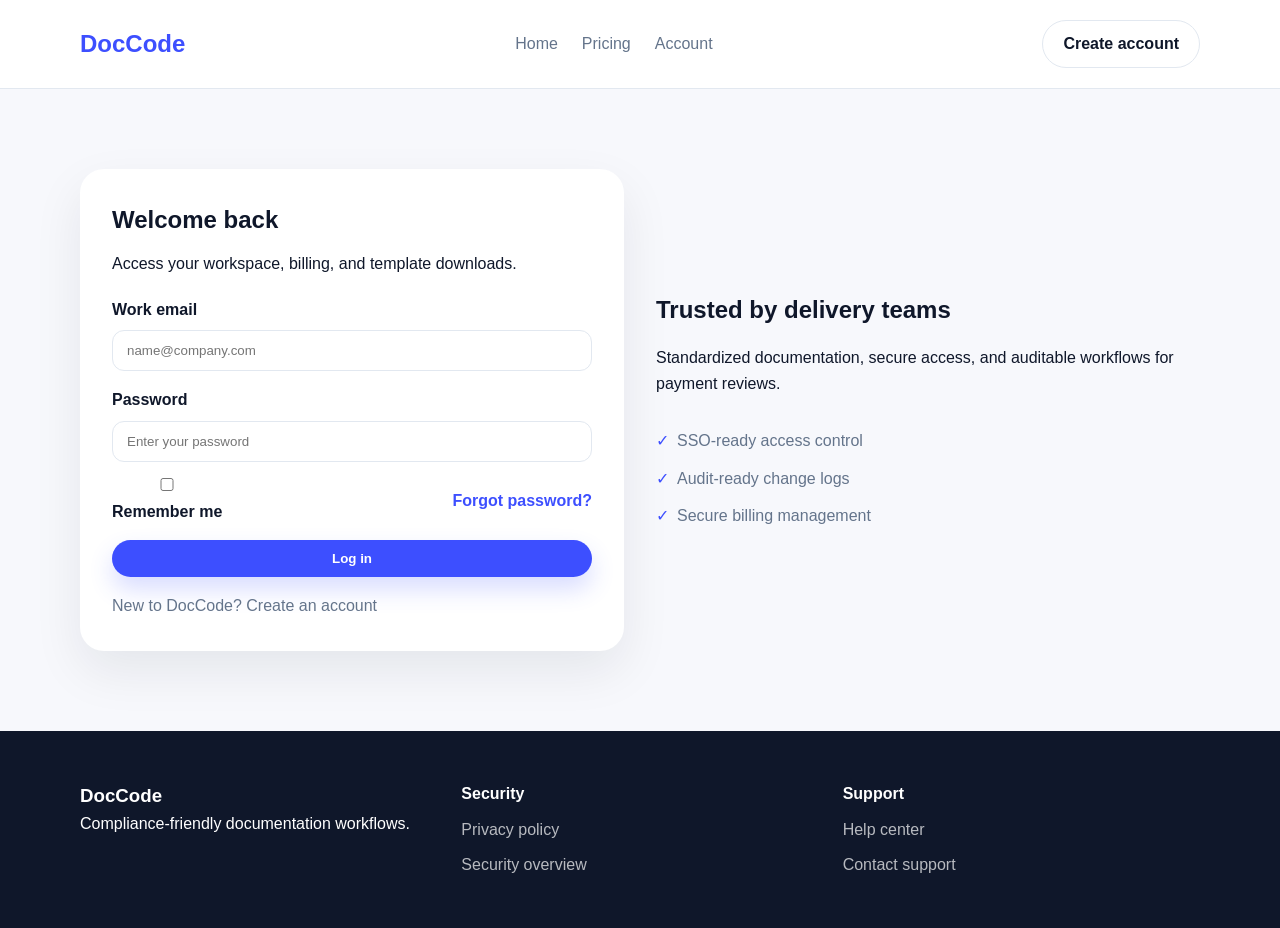
==== login.html @ eb03915c "Add English auth pages and motion" ====
<!DOCTYPE html>
<html lang="en">
<head>
  <meta charset="UTF-8" />
  <meta name="viewport" content="width=device-width, initial-scale=1.0" />
  <title>Log in - DocCode</title>
  <link rel="stylesheet" href="styles.css" />
</head>
<body>
  <header class="site-header">
    <div class="container nav">
      <div class="logo">DocCode</div>
      <nav>
        <a href="index.html">Home</a>
        <a href="purchase.html">Pricing</a>
        <a href="profile.html">Account</a>
      </nav>
      <a class="ghost-btn" href="register.html">Create account</a>
    </div>
  </header>

  <main>
    <section class="auth-page reveal">
      <div class="container auth-layout">
        <div class="auth-card">
          <div class="auth-header">
            <h1>Welcome back</h1>
            <p>Access your workspace, billing, and template downloads.</p>
          </div>
          <form class="auth-form">
            <label>
              Work email
              <input type="email" placeholder="name@company.com" required />
            </label>
            <label>
              Password
              <input type="password" placeholder="Enter your password" required />
            </label>
            <div class="auth-row">
              <label class="checkbox">
                <input type="checkbox" />
                Remember me
              </label>
              <a href="#" class="link-btn">Forgot password?</a>
            </div>
            <button class="primary-btn" type="submit">Log in</button>
          </form>
          <p class="auth-footer">
            New to DocCode? <a href="register.html">Create an account</a>
          </p>
        </div>
        <div class="auth-side">
          <h2>Trusted by delivery teams</h2>
          <p>Standardized documentation, secure access, and auditable workflows for payment reviews.</p>
          <ul class="checklist">
            <li>SSO-ready access control</li>
            <li>Audit-ready change logs</li>
            <li>Secure billing management</li>
          </ul>
        </div>
      </div>
    </section>
  </main>

  <footer class="site-footer">
    <div class="container footer-grid">
      <div>
        <h3>DocCode</h3>
        <p>Compliance-friendly documentation workflows.</p>
      </div>
      <div>
        <h4>Security</h4>
        <a href="#">Privacy policy</a>
        <a href="#">Security overview</a>
      </div>
      <div>
        <h4>Support</h4>
        <a href="#">Help center</a>
        <a href="#">Contact support</a>
      </div>
    </div>
  </footer>
  <script src="script.js"></script>
</body>
</html>
---- styles.css ----
:root {
  --primary: #3d4fff;
  --primary-dark: #2f3de0;
  --bg: #f7f8fc;
  --text: #0f172a;
  --muted: #64748b;
  --card: #ffffff;
  --border: #e2e8f0;
  --shadow: 0 20px 50px rgba(15, 23, 42, 0.08);
}

* {
  box-sizing: border-box;
  margin: 0;
  padding: 0;
}

body {
  font-family: "Inter", "PingFang SC", "Microsoft YaHei", sans-serif;
  color: var(--text);
  background: var(--bg);
  line-height: 1.6;
}

img {
  max-width: 100%;
}

a {
  color: inherit;
  text-decoration: none;
}

.container {
  width: min(1120px, 90%);
  margin: 0 auto;
}

.site-header {
  background: #ffffff;
  border-bottom: 1px solid var(--border);
  position: sticky;
  top: 0;
  z-index: 10;
}

.nav {
  display: flex;
  align-items: center;
  justify-content: space-between;
  padding: 20px 0;
  gap: 20px;
}

.logo {
  font-size: 1.5rem;
  font-weight: 700;
  color: var(--primary);
}

nav {
  display: flex;
  gap: 24px;
  font-weight: 500;
  color: var(--muted);
}

nav a.active {
  color: var(--primary);
}

.ghost-btn,
.primary-btn {
  padding: 10px 20px;
  border-radius: 999px;
  border: 1px solid transparent;
  font-weight: 600;
  cursor: pointer;
  transition: transform 0.2s ease, box-shadow 0.2s ease;
}

.primary-btn {
  background: var(--primary);
  color: #ffffff;
  box-shadow: 0 12px 24px rgba(61, 79, 255, 0.2);
}

.primary-btn:hover {
  background: var(--primary-dark);
  transform: translateY(-1px);
}

.ghost-btn {
  background: transparent;
  border-color: var(--border);
  color: var(--text);
}

.ghost-btn:hover {
  transform: translateY(-1px);
}

.hero {
  padding: 80px 0;
}

.hero-grid {
  display: grid;
  grid-template-columns: repeat(auto-fit, minmax(280px, 1fr));
  gap: 40px;
  align-items: center;
}

.badge {
  display: inline-block;
  background: rgba(61, 79, 255, 0.1);
  color: var(--primary);
  padding: 6px 14px;
  border-radius: 999px;
  font-weight: 600;
  margin-bottom: 16px;
}

.hero h1 {
  font-size: clamp(2.1rem, 3.5vw, 3.2rem);
  margin-bottom: 16px;
}

.sub {
  color: var(--muted);
  margin-bottom: 24px;
}

.hero-actions {
  display: flex;
  gap: 16px;
  align-items: center;
  margin-bottom: 28px;
}

.link-btn {
  color: var(--primary);
  font-weight: 600;
}

.stats {
  display: grid;
  grid-template-columns: repeat(auto-fit, minmax(120px, 1fr));
  gap: 16px;
  color: var(--muted);
}

.stats strong {
  display: block;
  color: var(--text);
  font-size: 1.3rem;
}

.hero-card {
  background: var(--card);
  padding: 32px;
  border-radius: 24px;
  box-shadow: var(--shadow);
  animation: float 8s ease-in-out infinite;
}

.hero-card .price {
  font-size: 2rem;
  margin: 12px 0;
}

.hero-card span {
  font-size: 1rem;
  color: var(--muted);
}

.hero-card ul {
  list-style: none;
  margin: 20px 0 24px;
  display: grid;
  gap: 12px;
  color: var(--muted);
}

.section {
  padding: 70px 0;
}

.section.alt {
  background: #ffffff;
}

.section h2 {
  font-size: 2rem;
  margin-bottom: 24px;
}

.feature-grid {
  display: grid;
  grid-template-columns: repeat(auto-fit, minmax(220px, 1fr));
  gap: 24px;
}

.feature {
  background: var(--card);
  padding: 24px;
  border-radius: 20px;
  box-shadow: var(--shadow);
  transition: transform 0.2s ease;
}

.feature:hover {
  transform: translateY(-6px);
}

.split {
  display: grid;
  grid-template-columns: repeat(auto-fit, minmax(260px, 1fr));
  gap: 32px;
  align-items: center;
}

.checklist {
  list-style: none;
  margin-top: 16px;
  display: grid;
  gap: 12px;
  color: var(--muted);
}

.checklist li::before {
  content: "✓";
  color: var(--primary);
  margin-right: 8px;
}

.insight-card {
  background: #0f172a;
  color: #ffffff;
  padding: 32px;
  border-radius: 24px;
  display: grid;
  gap: 16px;
}

.insight-meta {
  display: flex;
  justify-content: space-between;
  font-size: 0.95rem;
  color: rgba(255, 255, 255, 0.7);
}

.testimonial-grid {
  display: grid;
  grid-template-columns: repeat(auto-fit, minmax(240px, 1fr));
  gap: 24px;
}

.testimonial {
  background: var(--card);
  padding: 24px;
  border-radius: 20px;
  box-shadow: var(--shadow);
  color: var(--muted);
}

.testimonial span {
  display: block;
  margin-top: 12px;
  color: var(--text);
  font-weight: 600;
}

.scene-grid {
  display: grid;
  grid-template-columns: repeat(auto-fit, minmax(220px, 1fr));
  gap: 24px;
}

.scene-card {
  background: var(--card);
  padding: 24px;
  border-radius: 20px;
  box-shadow: var(--shadow);
}

.flow-grid {
  display: grid;
  grid-template-columns: repeat(auto-fit, minmax(260px, 1fr));
  gap: 32px;
  align-items: center;
}

.flow-list {
  list-style: none;
  display: grid;
  gap: 16px;
  background: var(--card);
  padding: 24px;
  border-radius: 24px;
  box-shadow: var(--shadow);
}

.flow-list li {
  display: grid;
  gap: 6px;
  color: var(--muted);
}

.flow-list strong {
  color: var(--text);
}

.cta {
  display: flex;
  justify-content: space-between;
  align-items: center;
  gap: 24px;
  flex-wrap: wrap;
}

.site-footer {
  padding: 50px 0;
  background: #0f172a;
  color: #ffffff;
}

.footer-grid {
  display: grid;
  grid-template-columns: repeat(auto-fit, minmax(160px, 1fr));
  gap: 24px;
}

.footer-grid a {
  display: block;
  color: rgba(255, 255, 255, 0.7);
  margin-top: 10px;
}

.page-hero {
  padding: 60px 0 30px;
  background: linear-gradient(120deg, rgba(61, 79, 255, 0.1), rgba(15, 23, 42, 0.02));
}

.billing-toggle {
  margin-top: 20px;
  display: inline-flex;
  align-items: center;
  gap: 12px;
  background: #ffffff;
  padding: 8px 14px;
  border-radius: 999px;
  box-shadow: var(--shadow);
}

.toggle-btn {
  width: 54px;
  height: 28px;
  border-radius: 999px;
  background: rgba(61, 79, 255, 0.2);
  border: none;
  position: relative;
  cursor: pointer;
}

.toggle-circle {
  position: absolute;
  top: 3px;
  left: 4px;
  width: 22px;
  height: 22px;
  background: #ffffff;
  border-radius: 50%;
  box-shadow: 0 4px 12px rgba(15, 23, 42, 0.15);
  transition: transform 0.2s ease;
}

.toggle-btn.active .toggle-circle {
  transform: translateX(24px);
}

.pricing-grid {
  display: grid;
  grid-template-columns: repeat(auto-fit, minmax(240px, 1fr));
  gap: 24px;
}

.price-card {
  background: var(--card);
  padding: 32px 28px;
  border-radius: 24px;
  box-shadow: var(--shadow);
  border: 2px solid transparent;
  display: grid;
  gap: 16px;
  transition: transform 0.2s ease, border-color 0.2s ease;
}

.price-card:hover {
  transform: translateY(-6px);
}

.price-card.featured {
  border-color: var(--primary);
  transform: translateY(-8px);
}

.price-card .price {
  font-size: 2rem;
}

.price-card .tag {
  color: var(--muted);
}

.price-card ul {
  list-style: none;
  display: grid;
  gap: 10px;
  color: var(--muted);
}

.compare-grid {
  display: grid;
  grid-template-columns: repeat(auto-fit, minmax(260px, 1fr));
  gap: 32px;
  align-items: start;
}

.compare-table {
  background: var(--card);
  border-radius: 24px;
  box-shadow: var(--shadow);
  overflow: hidden;
}

.compare-row {
  display: grid;
  grid-template-columns: 1.4fr repeat(3, 1fr);
  padding: 16px 20px;
  border-bottom: 1px solid var(--border);
  color: var(--muted);
}

.compare-row.header {
  background: #f1f5ff;
  font-weight: 600;
  color: var(--text);
}

.steps-grid {
  display: grid;
  grid-template-columns: repeat(auto-fit, minmax(200px, 1fr));
  gap: 20px;
}

.step-card {
  background: var(--card);
  padding: 24px;
  border-radius: 20px;
  box-shadow: var(--shadow);
  display: grid;
  gap: 10px;
}

.step-card span {
  font-weight: 700;
  color: var(--primary);
}

.guarantee-grid {
  display: grid;
  grid-template-columns: repeat(auto-fit, minmax(240px, 1fr));
  gap: 32px;
  align-items: center;
}

.guarantee-cards {
  display: grid;
  gap: 16px;
}

.guarantee-card {
  background: #0f172a;
  color: #ffffff;
  padding: 20px;
  border-radius: 18px;
}

.faq-grid {
  display: grid;
  grid-template-columns: repeat(auto-fit, minmax(240px, 1fr));
  gap: 24px;
}

.faq-item {
  background: var(--card);
  padding: 24px;
  border-radius: 20px;
  box-shadow: var(--shadow);
  cursor: pointer;
  transition: transform 0.2s ease, box-shadow 0.2s ease;
}

.faq-item.open {
  transform: translateY(-4px);
  box-shadow: 0 18px 40px rgba(15, 23, 42, 0.12);
}

.faq-item p {
  margin-top: 12px;
  color: var(--muted);
}

.profile-hero {
  display: flex;
  align-items: center;
  justify-content: space-between;
  gap: 24px;
  flex-wrap: wrap;
}

.profile-grid {
  display: grid;
  grid-template-columns: 220px 1fr;
  gap: 24px;
}

.profile-menu {
  display: grid;
  gap: 12px;
}

.menu-item {
  padding: 12px 16px;
  border-radius: 12px;
  border: 1px solid var(--border);
  background: #ffffff;
  text-align: left;
  cursor: pointer;
  font-weight: 600;
  transition: transform 0.2s ease;
}

.menu-item:hover {
  transform: translateY(-2px);
}

.menu-item.active {
  background: rgba(61, 79, 255, 0.12);
  border-color: rgba(61, 79, 255, 0.4);
  color: var(--primary);
}

.profile-content {
  display: grid;
  gap: 24px;
}

.panel {
  background: var(--card);
  padding: 24px;
  border-radius: 20px;
  box-shadow: var(--shadow);
}

.panel-header {
  display: flex;
  align-items: center;
  justify-content: space-between;
  gap: 16px;
}

.tab-panel {
  display: none;
}

.tab-panel.active {
  display: grid;
  gap: 16px;
}

.metrics {
  display: grid;
  grid-template-columns: repeat(auto-fit, minmax(120px, 1fr));
  gap: 20px;
  margin-top: 16px;
  color: var(--muted);
}

.metrics strong {
  display: block;
  font-size: 1.5rem;
  color: var(--text);
}

.progress-list {
  display: grid;
  gap: 16px;
}

.progress-item {
  display: grid;
  gap: 8px;
  color: var(--muted);
}

.progress-bar {
  height: 10px;
  border-radius: 999px;
  background: #e2e8f0;
  overflow: hidden;
}

.progress {
  height: 100%;
  background: linear-gradient(90deg, var(--primary), #6c7bff);
  border-radius: 999px;
}

.download-list {
  display: grid;
  gap: 16px;
  margin-top: 16px;
}

.download-item {
  display: flex;
  align-items: center;
  justify-content: space-between;
  gap: 16px;
  padding: 16px;
  border-radius: 16px;
  border: 1px solid var(--border);
  background: #f8fafc;
}

.team-grid {
  display: grid;
  grid-template-columns: repeat(auto-fit, minmax(200px, 1fr));
  gap: 16px;
  margin-top: 16px;
}

.team-card {
  border: 1px solid var(--border);
  border-radius: 16px;
  padding: 16px;
  background: #f8fafc;
  display: grid;
  gap: 12px;
}

.order-table {
  display: grid;
  gap: 12px;
}

.order-row {
  display: grid;
  grid-template-columns: 1.2fr 1fr 0.8fr 0.8fr 1fr;
  align-items: center;
  gap: 12px;
  padding: 12px 16px;
  border-radius: 14px;
  background: #f8fafc;
  color: var(--muted);
}

.order-row.header {
  background: #eef2ff;
  color: var(--text);
  font-weight: 600;
}

.status {
  color: var(--primary);
  font-weight: 600;
}

.status.success {
  color: #10b981;
}

.ghost-btn.small {
  padding: 6px 14px;
  font-size: 0.85rem;
}

.notice-list {
  display: grid;
  gap: 12px;
}

.notice-item {
  display: flex;
  justify-content: space-between;
  gap: 16px;
  padding: 16px;
  border-radius: 16px;
  background: #f8fafc;
  color: var(--muted);
}

.notice-item h4 {
  color: var(--text);
}

.auth-page {
  padding: 80px 0;
}

.auth-layout {
  display: grid;
  grid-template-columns: repeat(auto-fit, minmax(280px, 1fr));
  gap: 32px;
  align-items: center;
}

.auth-card {
  background: var(--card);
  padding: 32px;
  border-radius: 24px;
  box-shadow: var(--shadow);
}

.auth-header h1 {
  margin-bottom: 12px;
}

.auth-form {
  display: grid;
  gap: 16px;
  margin-top: 20px;
}

.auth-form label {
  display: grid;
  gap: 8px;
  font-weight: 600;
  color: var(--text);
}

.auth-form input {
  padding: 12px 14px;
  border-radius: 12px;
  border: 1px solid var(--border);
  background: #ffffff;
}

.auth-grid {
  display: grid;
  grid-template-columns: repeat(auto-fit, minmax(140px, 1fr));
  gap: 12px;
}

.auth-row {
  display: flex;
  justify-content: space-between;
  align-items: center;
  gap: 12px;
}

.checkbox {
  display: flex;
  align-items: center;
  gap: 8px;
  font-weight: 500;
  color: var(--muted);
}

.auth-footer {
  margin-top: 16px;
  color: var(--muted);
}

.auth-side {
  display: grid;
  gap: 16px;
}

.reveal {
  opacity: 0;
  transform: translateY(20px);
  transition: opacity 0.6s ease, transform 0.6s ease;
}

.reveal.in-view {
  opacity: 1;
  transform: translateY(0);
}

@keyframes float {
  0%,
  100% {
    transform: translateY(0);
  }

  50% {
    transform: translateY(-8px);
  }
}

@media (max-width: 900px) {
  .profile-grid {
    grid-template-columns: 1fr;
  }

  .profile-menu {
    grid-template-columns: repeat(auto-fit, minmax(140px, 1fr));
  }

  .download-item {
    flex-direction: column;
    align-items: flex-start;
  }

  .compare-row {
    grid-template-columns: 1.2fr repeat(3, 1fr);
    font-size: 0.9rem;
  }

  .order-row {
    grid-template-columns: 1fr;
    align-items: flex-start;
  }
}

@media (max-width: 600px) {
  nav {
    display: none;
  }

  .hero-actions {
    flex-direction: column;
    align-items: flex-start;
  }

  .compare-row {
    grid-template-columns: 1fr;
    gap: 6px;
  }

  .auth-row {
    flex-direction: column;
    align-items: flex-start;
  }
}
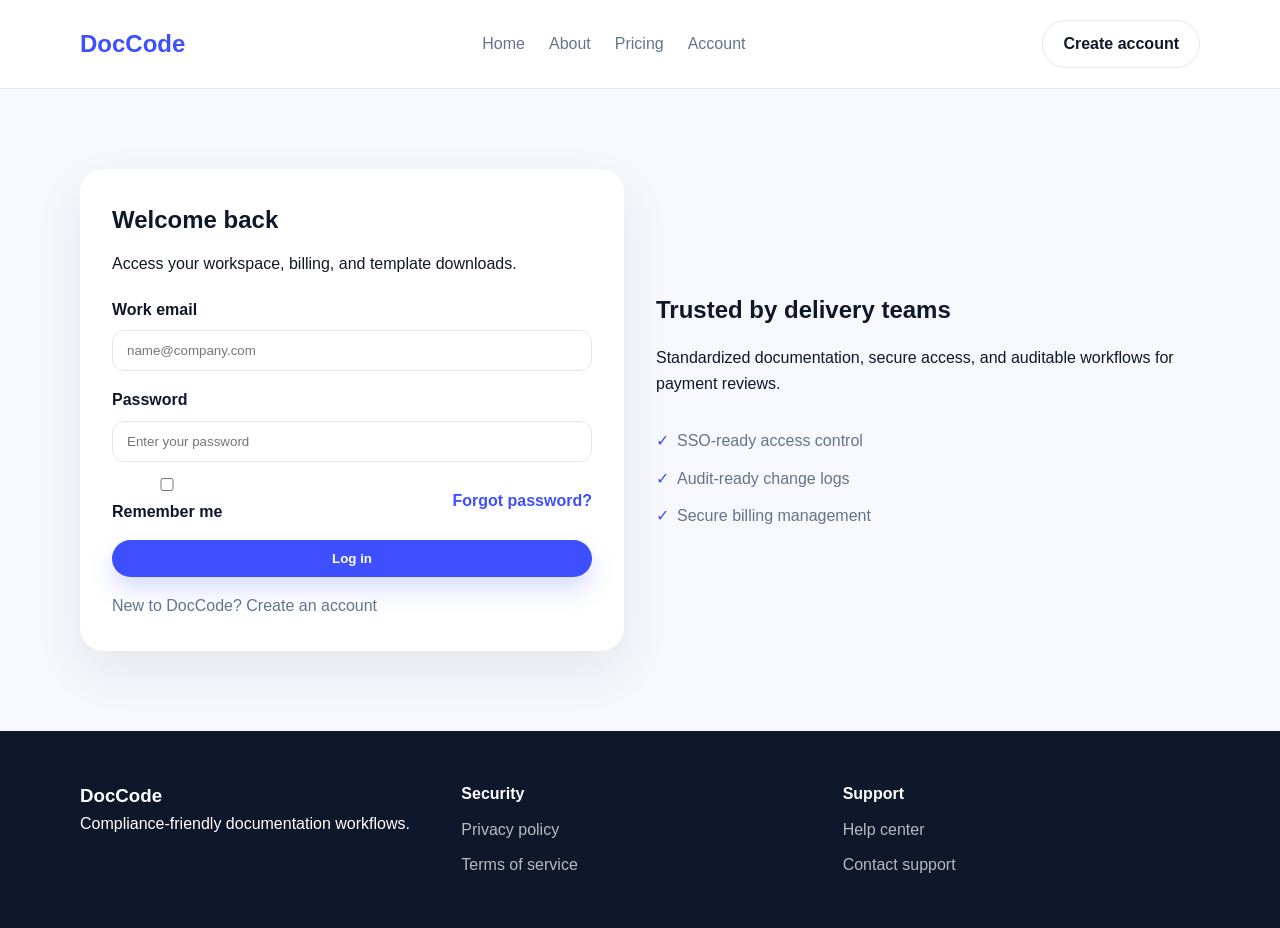
==== commit 98022af4: "Link legal pages in registration" ====
--- a/login.html
+++ b/login.html
@@ -12,6 +12,7 @@
       <div class="logo">DocCode</div>
       <nav>
         <a href="index.html">Home</a>
+        <a href="about.html">About</a>
         <a href="purchase.html">Pricing</a>
         <a href="profile.html">Account</a>
       </nav>
@@ -70,8 +71,8 @@
       </div>
       <div>
         <h4>Security</h4>
-        <a href="#">Privacy policy</a>
-        <a href="#">Security overview</a>
+        <a href="privacy.html">Privacy policy</a>
+        <a href="terms.html">Terms of service</a>
       </div>
       <div>
         <h4>Support</h4>
--- a/styles.css
+++ b/styles.css
@@ -779,6 +779,91 @@
   gap: 16px;
 }
 
+.about-hero {
+  display: grid;
+  grid-template-columns: repeat(auto-fit, minmax(280px, 1fr));
+  gap: 24px;
+  align-items: center;
+}
+
+.about-card {
+  background: var(--card);
+  padding: 24px;
+  border-radius: 20px;
+  box-shadow: var(--shadow);
+}
+
+.about-stats {
+  display: grid;
+  grid-template-columns: repeat(auto-fit, minmax(120px, 1fr));
+  gap: 16px;
+  margin-top: 16px;
+  color: var(--muted);
+}
+
+.about-stats strong {
+  display: block;
+  font-size: 1.4rem;
+  color: var(--text);
+}
+
+.about-grid {
+  display: grid;
+  grid-template-columns: repeat(auto-fit, minmax(260px, 1fr));
+  gap: 32px;
+  align-items: center;
+}
+
+.pill-grid {
+  display: flex;
+  flex-wrap: wrap;
+  gap: 10px;
+  margin-top: 16px;
+}
+
+.pill-grid span {
+  background: rgba(61, 79, 255, 0.12);
+  color: var(--primary);
+  padding: 6px 12px;
+  border-radius: 999px;
+  font-weight: 600;
+  font-size: 0.9rem;
+}
+
+.legal-layout {
+  display: grid;
+  grid-template-columns: minmax(180px, 240px) 1fr;
+  gap: 24px;
+}
+
+.legal-nav {
+  display: grid;
+  gap: 12px;
+  position: sticky;
+  top: 120px;
+  align-self: start;
+}
+
+.legal-nav a {
+  padding: 10px 14px;
+  border-radius: 12px;
+  border: 1px solid var(--border);
+  color: var(--muted);
+  background: #ffffff;
+  font-weight: 600;
+}
+
+.legal-nav a.active {
+  color: var(--primary);
+  border-color: rgba(61, 79, 255, 0.4);
+  background: rgba(61, 79, 255, 0.1);
+}
+
+.legal-content {
+  display: grid;
+  gap: 20px;
+}
+
 .reveal {
   opacity: 0;
   transform: translateY(20px);
@@ -824,6 +909,15 @@
     grid-template-columns: 1fr;
     align-items: flex-start;
   }
+
+  .legal-layout {
+    grid-template-columns: 1fr;
+  }
+
+  .legal-nav {
+    position: static;
+    grid-template-columns: repeat(auto-fit, minmax(140px, 1fr));
+  }
 }
 
 @media (max-width: 600px) {
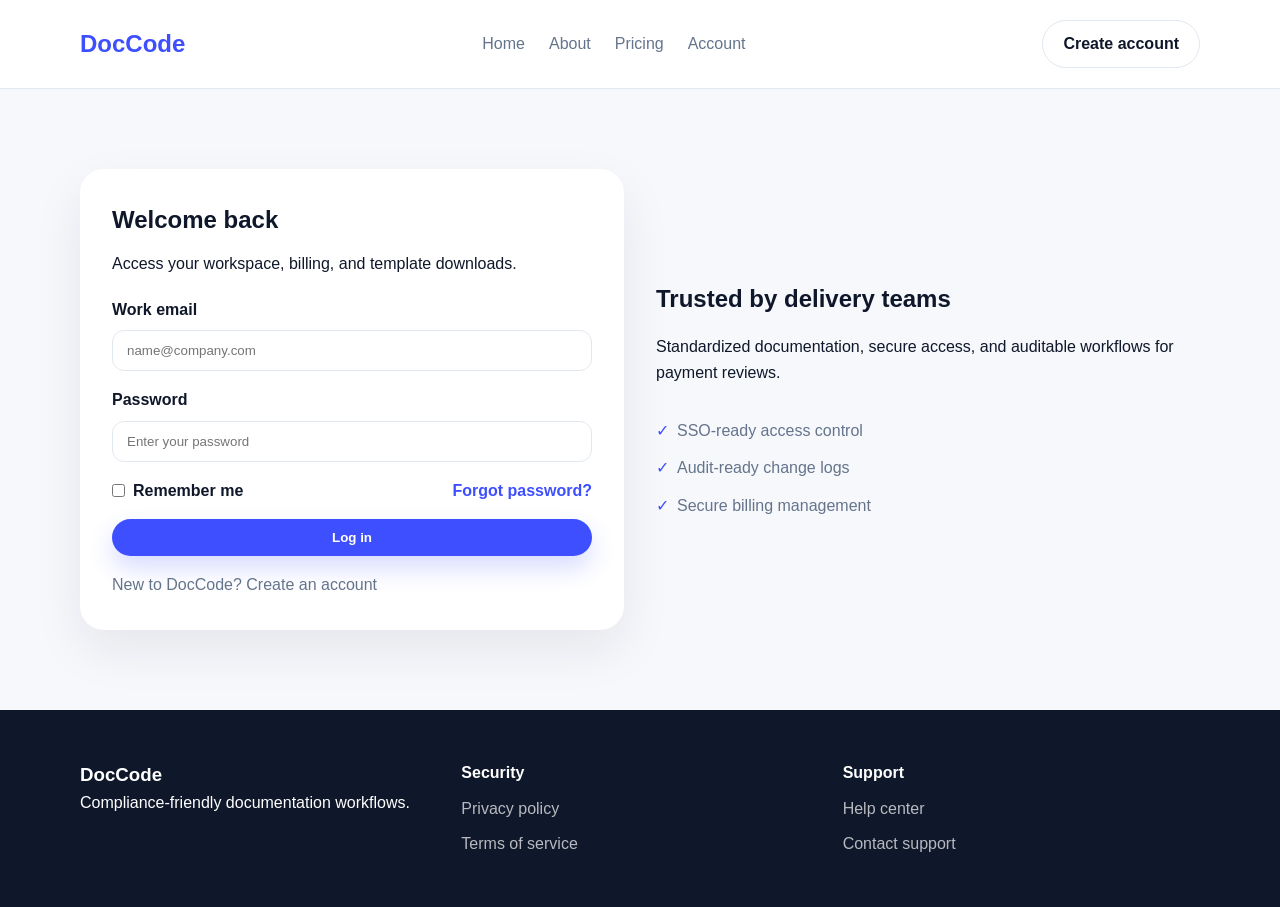
==== commit 2d7631db: "Improve legal tabs and auth checkbox layout" ====
--- a/login.html
+++ b/login.html
@@ -40,9 +40,9 @@
             <div class="auth-row">
               <label class="checkbox">
                 <input type="checkbox" />
-                Remember me
+                <span>Remember me</span>
               </label>
-              <a href="#" class="link-btn">Forgot password?</a>
+              <a href="forgot.html" class="link-btn">Forgot password?</a>
             </div>
             <button class="primary-btn" type="submit">Log in</button>
           </form>
--- a/styles.css
+++ b/styles.css
@@ -101,7 +101,31 @@
 }
 
 .hero {
-  padding: 80px 0;
+  padding: 90px 0;
+}
+
+.hero-spotlight,
+.hero-premium {
+  background: radial-gradient(circle at top right, rgba(61, 79, 255, 0.18), transparent 45%),
+    radial-gradient(circle at top left, rgba(15, 23, 42, 0.15), transparent 40%);
+}
+
+.hero-premium {
+  position: relative;
+  overflow: hidden;
+}
+
+.hero-premium::after {
+  content: "";
+  position: absolute;
+  inset: 0;
+  background: linear-gradient(120deg, rgba(255, 255, 255, 0.6), transparent 60%);
+  pointer-events: none;
+}
+
+.hero-premium .container {
+  position: relative;
+  z-index: 1;
 }
 
 .hero-grid {
@@ -109,6 +133,11 @@
   grid-template-columns: repeat(auto-fit, minmax(280px, 1fr));
   gap: 40px;
   align-items: center;
+}
+
+.hero-copy {
+  display: grid;
+  gap: 18px;
 }
 
 .badge {
@@ -121,8 +150,23 @@
   margin-bottom: 16px;
 }
 
+.hero-badges {
+  display: flex;
+  flex-wrap: wrap;
+  gap: 10px;
+}
+
+.hero-badges span {
+  background: rgba(15, 23, 42, 0.08);
+  padding: 6px 12px;
+  border-radius: 999px;
+  font-size: 0.8rem;
+  font-weight: 600;
+  color: var(--text);
+}
+
 .hero h1 {
-  font-size: clamp(2.1rem, 3.5vw, 3.2rem);
+  font-size: clamp(2.4rem, 4vw, 3.6rem);
   margin-bottom: 16px;
 }
 
@@ -136,6 +180,36 @@
   gap: 16px;
   align-items: center;
   margin-bottom: 28px;
+}
+
+.hero-metrics {
+  display: grid;
+  grid-template-columns: repeat(auto-fit, minmax(120px, 1fr));
+  gap: 16px;
+  color: var(--muted);
+}
+
+.hero-metrics strong {
+  display: block;
+  color: var(--text);
+  font-size: 1.3rem;
+}
+
+.hero-logos,
+.hero-trust {
+  display: flex;
+  flex-wrap: wrap;
+  gap: 12px;
+  color: var(--muted);
+  font-weight: 600;
+  letter-spacing: 0.04em;
+  text-transform: uppercase;
+  font-size: 0.75rem;
+}
+
+.hero-visual {
+  display: grid;
+  gap: 20px;
 }
 
 .link-btn {
@@ -143,17 +217,38 @@
   font-weight: 600;
 }
 
-.stats {
-  display: grid;
-  grid-template-columns: repeat(auto-fit, minmax(120px, 1fr));
-  gap: 16px;
-  color: var(--muted);
-}
-
-.stats strong {
+.hero-showcase {
+  display: grid;
+  gap: 18px;
+}
+
+.showcase-card {
+  background: var(--card);
+  padding: 28px;
+  border-radius: 24px;
+  box-shadow: var(--shadow);
+  display: grid;
+  gap: 16px;
+}
+
+.showcase-header {
+  display: flex;
+  justify-content: space-between;
+  gap: 12px;
+  align-items: center;
+}
+
+.showcase-metrics {
+  display: grid;
+  grid-template-columns: repeat(2, minmax(120px, 1fr));
+  gap: 16px;
+  color: var(--muted);
+}
+
+.showcase-metrics strong {
   display: block;
   color: var(--text);
-  font-size: 1.3rem;
+  font-size: 1.2rem;
 }
 
 .hero-card {
@@ -162,6 +257,68 @@
   border-radius: 24px;
   box-shadow: var(--shadow);
   animation: float 8s ease-in-out infinite;
+}
+
+.hero-card-header {
+  display: flex;
+  justify-content: space-between;
+  gap: 12px;
+  align-items: center;
+}
+
+.status-pill {
+  background: rgba(61, 79, 255, 0.12);
+  color: var(--primary);
+  padding: 6px 12px;
+  border-radius: 999px;
+  font-size: 0.75rem;
+  font-weight: 700;
+}
+
+.hero-panel {
+  background: #0f172a;
+  color: #ffffff;
+  padding: 28px;
+  border-radius: 24px;
+  display: grid;
+  gap: 14px;
+  box-shadow: var(--shadow);
+}
+
+.hero-panel p {
+  color: rgba(255, 255, 255, 0.8);
+}
+
+.hero-pill-grid {
+  display: flex;
+  flex-wrap: wrap;
+  gap: 10px;
+}
+
+.hero-pill-grid span {
+  background: rgba(255, 255, 255, 0.12);
+  color: #ffffff;
+  padding: 6px 12px;
+  border-radius: 999px;
+  font-weight: 600;
+  font-size: 0.85rem;
+}
+
+.section-head {
+  display: flex;
+  align-items: flex-end;
+  justify-content: space-between;
+  gap: 24px;
+  margin-bottom: 32px;
+}
+
+.eyebrow {
+  text-transform: uppercase;
+  letter-spacing: 0.18em;
+  font-size: 0.75rem;
+  color: var(--muted);
+  font-weight: 700;
+  margin-bottom: 12px;
 }
 
 .hero-card .price {
@@ -243,11 +400,34 @@
   gap: 16px;
 }
 
+.insight-header {
+  display: flex;
+  justify-content: space-between;
+  gap: 16px;
+  align-items: flex-start;
+}
+
 .insight-meta {
   display: flex;
   justify-content: space-between;
   font-size: 0.95rem;
   color: rgba(255, 255, 255, 0.7);
+}
+
+.insight-list {
+  display: grid;
+  gap: 12px;
+}
+
+.insight-list strong {
+  display: block;
+  color: #ffffff;
+  font-size: 0.95rem;
+}
+
+.insight-list span {
+  color: rgba(255, 255, 255, 0.7);
+  font-size: 0.85rem;
 }
 
 .testimonial-grid {
@@ -338,8 +518,10 @@
 }
 
 .page-hero {
-  padding: 60px 0 30px;
-  background: linear-gradient(120deg, rgba(61, 79, 255, 0.1), rgba(15, 23, 42, 0.02));
+  padding: 70px 0 36px;
+  background: radial-gradient(circle at top left, rgba(61, 79, 255, 0.14), transparent 50%),
+    linear-gradient(120deg, rgba(255, 255, 255, 0.96), rgba(248, 250, 252, 0.9));
+  border-bottom: 1px solid rgba(148, 163, 184, 0.2);
 }
 
 .billing-toggle {
@@ -520,6 +702,63 @@
   flex-wrap: wrap;
 }
 
+.profile-hero-card {
+  flex: 1 1 380px;
+  background: linear-gradient(135deg, rgba(61, 79, 255, 0.12), rgba(255, 255, 255, 0.9));
+  padding: 24px;
+  border-radius: 24px;
+  box-shadow: var(--shadow);
+  display: grid;
+  gap: 20px;
+}
+
+.profile-hero-header {
+  display: flex;
+  align-items: center;
+  gap: 16px;
+}
+
+.avatar {
+  width: 54px;
+  height: 54px;
+  border-radius: 16px;
+  background: rgba(61, 79, 255, 0.16);
+  color: var(--primary);
+  display: grid;
+  place-items: center;
+  font-weight: 700;
+}
+
+.profile-meta {
+  color: var(--muted);
+}
+
+.profile-hero-actions {
+  display: flex;
+  flex-wrap: wrap;
+  gap: 12px;
+}
+
+.profile-highlights {
+  flex: 1 1 320px;
+  display: grid;
+  gap: 16px;
+}
+
+.highlight-card {
+  background: var(--card);
+  border-radius: 20px;
+  padding: 18px 20px;
+  box-shadow: var(--shadow);
+  display: grid;
+  gap: 8px;
+}
+
+.highlight-card span {
+  color: var(--muted);
+  font-size: 0.9rem;
+}
+
 .profile-grid {
   display: grid;
   grid-template-columns: 220px 1fr;
@@ -594,6 +833,37 @@
   color: var(--text);
 }
 
+.overview-grid {
+  display: grid;
+  grid-template-columns: repeat(auto-fit, minmax(220px, 1fr));
+  gap: 16px;
+  margin-top: 20px;
+}
+
+.overview-card {
+  border-radius: 16px;
+  padding: 16px;
+  border: 1px solid var(--border);
+  background: #f8fafc;
+  display: grid;
+  gap: 12px;
+}
+
+.overview-tags {
+  display: flex;
+  flex-wrap: wrap;
+  gap: 8px;
+}
+
+.overview-tags span {
+  background: rgba(61, 79, 255, 0.12);
+  color: var(--primary);
+  padding: 6px 12px;
+  border-radius: 999px;
+  font-size: 0.85rem;
+  font-weight: 600;
+}
+
 .progress-list {
   display: grid;
   gap: 16px;
@@ -624,6 +894,18 @@
   margin-top: 16px;
 }
 
+.download-meta {
+  display: flex;
+  align-items: center;
+  justify-content: space-between;
+  gap: 16px;
+  padding: 16px;
+  border-radius: 16px;
+  border: 1px solid var(--border);
+  background: #f1f5ff;
+  color: var(--muted);
+}
+
 .download-item {
   display: flex;
   align-items: center;
@@ -640,6 +922,22 @@
   grid-template-columns: repeat(auto-fit, minmax(200px, 1fr));
   gap: 16px;
   margin-top: 16px;
+}
+
+.team-lead {
+  display: flex;
+  flex-wrap: wrap;
+  gap: 16px;
+  padding: 16px;
+  border-radius: 16px;
+  border: 1px solid var(--border);
+  background: #f8fafc;
+  color: var(--muted);
+}
+
+.team-lead strong {
+  display: block;
+  color: var(--text);
 }
 
 .team-card {
@@ -656,6 +954,22 @@
   gap: 12px;
 }
 
+.order-summary {
+  display: grid;
+  grid-template-columns: repeat(auto-fit, minmax(140px, 1fr));
+  gap: 16px;
+  padding: 16px;
+  border-radius: 16px;
+  border: 1px solid var(--border);
+  background: #f8fafc;
+  color: var(--muted);
+}
+
+.order-summary strong {
+  display: block;
+  color: var(--text);
+}
+
 .order-row {
   display: grid;
   grid-template-columns: 1.2fr 1fr 0.8fr 0.8fr 1fr;
@@ -690,6 +1004,19 @@
 .notice-list {
   display: grid;
   gap: 12px;
+}
+
+.notice-callout {
+  background: #eef2ff;
+  border-radius: 16px;
+  padding: 16px;
+  display: grid;
+  gap: 8px;
+  color: var(--muted);
+}
+
+.notice-callout strong {
+  color: var(--text);
 }
 
 .notice-item {
@@ -739,6 +1066,11 @@
   gap: 8px;
   font-weight: 600;
   color: var(--text);
+}
+
+.auth-form .checkbox {
+  display: flex;
+  align-items: center;
 }
 
 .auth-form input {
@@ -765,8 +1097,17 @@
   display: flex;
   align-items: center;
   gap: 8px;
+  flex-wrap: nowrap;
   font-weight: 500;
   color: var(--muted);
+}
+
+.checkbox input {
+  margin: 0;
+}
+
+.checkbox span {
+  display: inline;
 }
 
 .auth-footer {
@@ -864,6 +1205,52 @@
   gap: 20px;
 }
 
+.legal-shell {
+  display: grid;
+  gap: 24px;
+}
+
+.legal-tabs {
+  display: inline-flex;
+  gap: 12px;
+  background: #ffffff;
+  padding: 6px;
+  border-radius: 999px;
+  border: 1px solid var(--border);
+  box-shadow: var(--shadow);
+  width: fit-content;
+}
+
+.legal-tab {
+  border: none;
+  background: transparent;
+  padding: 10px 18px;
+  border-radius: 999px;
+  font-weight: 600;
+  color: var(--muted);
+  cursor: pointer;
+  transition: background 0.2s ease, color 0.2s ease;
+}
+
+.legal-tab.active {
+  background: rgba(61, 79, 255, 0.12);
+  color: var(--primary);
+}
+
+.legal-panels {
+  display: grid;
+  gap: 20px;
+}
+
+.legal-panel {
+  display: none;
+  gap: 20px;
+}
+
+.legal-panel.active {
+  display: grid;
+}
+
 .reveal {
   opacity: 0;
   transform: translateY(20px);
